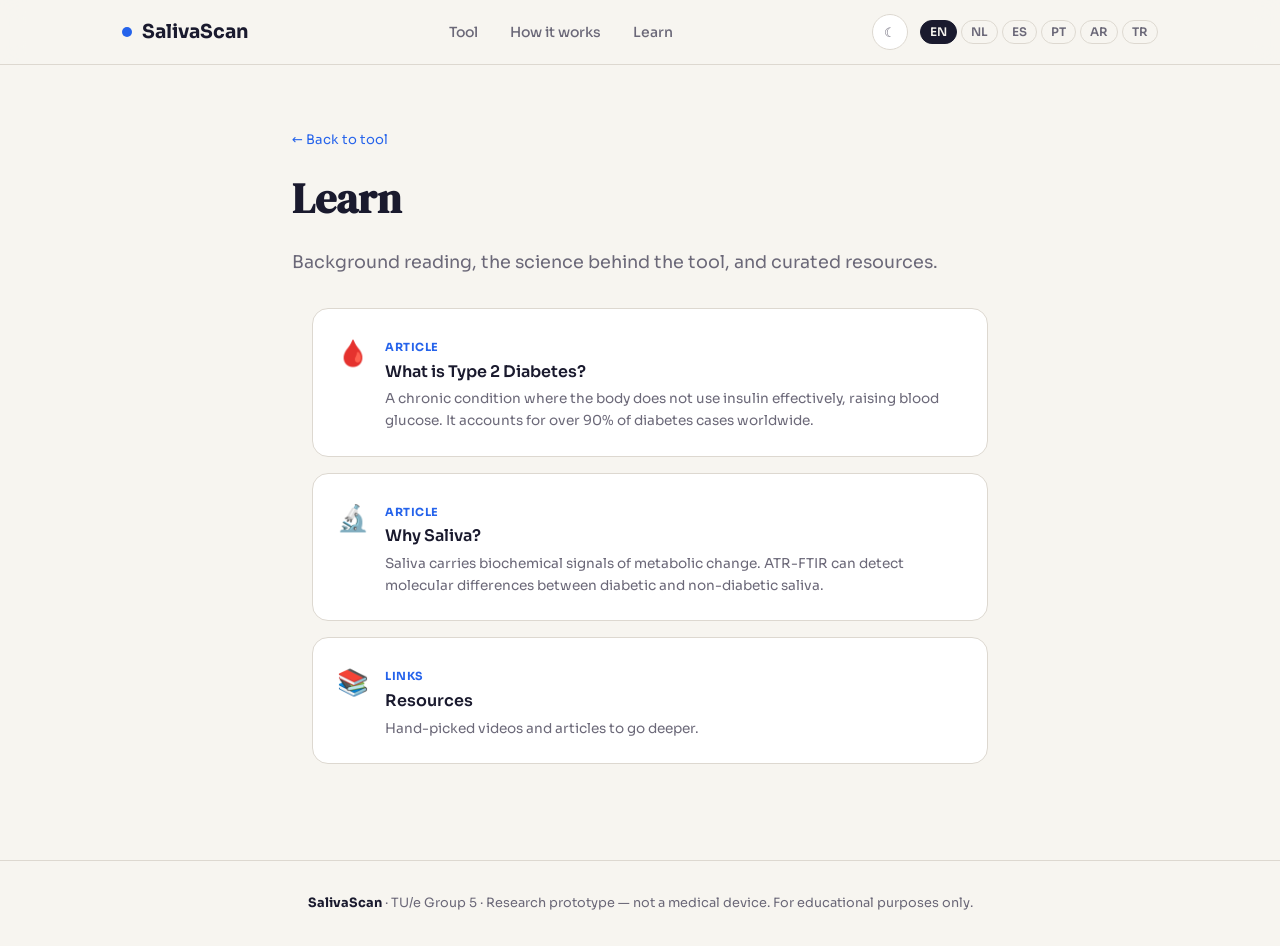
==== learn/index.html @ 5c40b99d "refactor website. split main index html page and other improvements" ====
<!DOCTYPE html>
<html lang="en">
<head>
<meta charset="UTF-8"/>
<meta name="viewport" content="width=device-width, initial-scale=1.0"/>
<title>Learn · SalivaScan</title>
<link rel="preconnect" href="https://fonts.googleapis.com"/>
<link href="https://fonts.googleapis.com/css2?family=Sora:wght@300;400;500;600;700&family=DM+Serif+Display:ital@0;1&display=swap" rel="stylesheet"/>
<link rel="stylesheet" href="../assets/css/tokens.css"/>
<link rel="stylesheet" href="../assets/css/styles.css"/>
<script src="../assets/js/config.js"></script>
<script src="../assets/js/theme.js"></script>
</head>
<body>
<nav>
  <div class="nav-inner">
    <a class="logo" href="../index.html"><span class="logo-dot"></span> SalivaScan</a>
    <ul class="nav-links">
      <li><a href="../index.html#analyzer" data-i18n="nav_tool">Tool</a></li>
      <li><a href="../index.html#how" data-i18n="nav_how">How it works</a></li>
      <li><a href="index.html" data-i18n="nav_learn">Learn</a></li>
    </ul>
    <div class="nav-controls">
      <button class="theme-btn" id="themeBtn" aria-label="Toggle theme">☾</button>
      <div class="lang-switcher"></div>
    </div>
  </div>
</nav>

<main class="article">
  <div class="breadcrumb"><a href="../index.html" data-i18n="learn_back">← Back to tool</a></div>
  <h1 data-i18n="learn_hub_title">Learn</h1>
  <p class="lead" data-i18n="learn_hub_sub">Background reading, the science behind the tool, and curated resources.</p>

  <ul class="resource-list">
    <a class="resource-item" href="what-is-diabetes.html">
      <span class="r-icon">🩸</span>
      <span><span class="r-type">Article</span><div class="r-title" data-i18n="edu1_title">What is Type 2 Diabetes?</div>
      <div class="r-desc" data-i18n="edu1_desc">A chronic condition where the body does not use insulin effectively.</div></span>
    </a>
    <a class="resource-item" href="why-saliva.html">
      <span class="r-icon">🔬</span>
      <span><span class="r-type">Article</span><div class="r-title" data-i18n="edu3_title">Why Saliva?</div>
      <div class="r-desc" data-i18n="edu3_desc">ATR-FTIR can detect molecular differences in saliva.</div></span>
    </a>
    <a class="resource-item" href="resources.html">
      <span class="r-icon">📚</span>
      <span><span class="r-type">Links</span><div class="r-title" data-i18n="res_title">Resources</div>
      <div class="r-desc" data-i18n="res_sub">Hand-picked videos and articles to go deeper.</div></span>
    </a>
  </ul>
</main>

<footer><strong>SalivaScan</strong> · TU/e Group 5 · <span data-i18n="footer_note">Research prototype — not a medical device.</span></footer>

<script src="../assets/locales/en.js"></script>
<script src="../assets/locales/nl.js"></script>
<script src="../assets/locales/es.js"></script>
<script src="../assets/locales/pt.js"></script>
<script src="../assets/locales/ar.js"></script>
<script src="../assets/locales/tr.js"></script>
<script src="../assets/js/i18n.js"></script>
<script src="../assets/js/main.js"></script>
</body>
</html>
---- assets/css/tokens.css ----
/* =============================================================================
   tokens.css — colours, themes, spacing, type scale
   The ONLY place colours are defined. Components reference these variables.
============================================================================= */

:root {
  /* type */
  --font-display: 'DM Serif Display', Georgia, serif;
  --font-body: 'Sora', system-ui, sans-serif;

  /* radii + shadow */
  --radius: 16px;
  --radius-sm: 8px;
  --radius-pill: 50px;

  /* spacing scale */
  --sp-1: 0.5rem;
  --sp-2: 0.75rem;
  --sp-3: 1rem;
  --sp-4: 1.5rem;
  --sp-5: 2rem;
  --sp-6: 3rem;
  --sp-7: 4rem;
  --sp-8: 5rem;

  --maxw: 1100px;
  --maxw-narrow: 900px;

  /* accents (constant across themes) */
  --accent: #2563EB;
  --accent-strong: #1D4ED8;
  --accent2: #059669;
  --warn: #D97706;
  --danger: #DC2626;

  --transition: 0.2s ease;
}

/* ---- LIGHT (default) ------------------------------------------------------ */
:root,
[data-theme="light"] {
  --bg: #F7F5F0;
  --surface: #FFFFFF;
  --surface2: #EEF0F4;
  --border: #DDD8D0;
  --text: #1A1A2E;
  --text-muted: #6B6878;

  --accent-light: #EFF6FF;
  --accent2-light: #ECFDF5;
  --warn-light: #FFFBEB;
  --warn-border: #FCD34D;
  --danger-light: #FEF2F2;

  --shadow: 0 4px 24px rgba(26, 26, 46, 0.08);
  --shadow-lg: 0 8px 48px rgba(26, 26, 46, 0.14);

  /* the dark "Learn" band stays dark in light mode */
  --band: #1A1A2E;
  --band-text: #FFFFFF;
  --band-muted: rgba(255, 255, 255, 0.6);
  --band-card: rgba(255, 255, 255, 0.06);
  --band-card-border: rgba(255, 255, 255, 0.1);
}

/* ---- DARK ----------------------------------------------------------------- */
[data-theme="dark"] {
  --bg: #121420;
  --surface: #1B1E2E;
  --surface2: #252939;
  --border: #2F3447;
  --text: #ECEAF4;
  --text-muted: #9A98AC;

  --accent: #5B8DEF;
  --accent-strong: #7AA5F5;
  --accent-light: rgba(91, 141, 239, 0.14);
  --accent2: #34D399;
  --accent2-light: rgba(52, 211, 153, 0.14);
  --warn: #FBBF24;
  --warn-light: rgba(251, 191, 36, 0.12);
  --warn-border: rgba(251, 191, 36, 0.4);
  --danger: #F87171;
  --danger-light: rgba(248, 113, 113, 0.12);

  --shadow: 0 4px 24px rgba(0, 0, 0, 0.4);
  --shadow-lg: 0 8px 48px rgba(0, 0, 0, 0.55);

  --band: #0C0E18;
  --band-text: #ECEAF4;
  --band-muted: rgba(236, 234, 244, 0.55);
  --band-card: rgba(255, 255, 255, 0.04);
  --band-card-border: rgba(255, 255, 255, 0.08);
}

/* avoid a flash of un-themed content before JS runs in dark OS */
@media (prefers-color-scheme: dark) {
  :root:not([data-theme]) {
    --bg: #121420; --surface: #1B1E2E; --surface2: #252939;
    --border: #2F3447; --text: #ECEAF4; --text-muted: #9A98AC;
    --accent: #5B8DEF;
  }
}
---- assets/css/styles.css ----
/* =============================================================================
   styles.css — base reset, layout, components, responsive
   Depends on tokens.css for all colours.
============================================================================= */

*, *::before, *::after { box-sizing: border-box; margin: 0; padding: 0; }
html { scroll-behavior: smooth; }

body {
  font-family: var(--font-body);
  background: var(--bg);
  color: var(--text);
  line-height: 1.6;
  min-height: 100vh;
  -webkit-font-smoothing: antialiased;
  transition: background var(--transition), color var(--transition);
}

a { color: inherit; }
img, svg, canvas { max-width: 100%; display: block; }

/* shared helpers ----------------------------------------------------------- */
.wrap { max-width: var(--maxw); margin: 0 auto; padding-inline: var(--sp-5); }
.wrap-narrow { max-width: var(--maxw-narrow); margin: 0 auto; padding-inline: var(--sp-5); }

.eyebrow {
  display: inline-flex; align-items: center; gap: 8px;
  background: var(--accent-light); color: var(--accent);
  padding: 6px 14px; border-radius: var(--radius-pill);
  font-size: 0.78rem; font-weight: 600; letter-spacing: 0.04em;
  text-transform: uppercase; margin-bottom: var(--sp-4);
}
.eyebrow .dot { width: 6px; height: 6px; border-radius: 50%; background: var(--accent); }

.section-title { font-family: var(--font-display); font-size: 1.8rem; margin-bottom: 8px; }
.section-subtitle { color: var(--text-muted); font-size: 0.95rem; margin-bottom: var(--sp-6); }

/* NAV ---------------------------------------------------------------------- */
nav {
  position: sticky; top: 0; z-index: 100;
  background: color-mix(in srgb, var(--bg) 90%, transparent);
  backdrop-filter: blur(12px);
  border-bottom: 1px solid var(--border);
}
.nav-inner {
  max-width: var(--maxw); margin: 0 auto; padding-inline: var(--sp-5);
  display: flex; align-items: center; justify-content: space-between;
  height: 64px; gap: var(--sp-3);
}
.logo { display: flex; align-items: center; gap: 10px; font-size: 1.2rem; font-weight: 700; text-decoration: none; }
.logo-dot { width: 10px; height: 10px; border-radius: 50%; background: var(--accent); }
.nav-links { display: flex; align-items: center; gap: var(--sp-5); list-style: none; }
.nav-links a { font-size: 0.875rem; font-weight: 500; color: var(--text-muted); text-decoration: none; transition: color var(--transition); }
.nav-links a:hover { color: var(--text); }

.nav-controls { display: flex; align-items: center; gap: var(--sp-2); }

/* theme toggle */
.theme-btn {
  width: 36px; height: 36px; border-radius: 50%;
  border: 1px solid var(--border); background: var(--surface);
  cursor: pointer; display: flex; align-items: center; justify-content: center;
  color: var(--text-muted); transition: all var(--transition);
}
.theme-btn:hover { color: var(--text); border-color: var(--text-muted); }

/* language switcher */
.lang-switcher { display: flex; gap: 4px; flex-wrap: wrap; }
.lang-btn {
  padding: 4px 9px; border-radius: var(--radius-pill); border: 1px solid var(--border);
  background: transparent; font-family: var(--font-body);
  font-size: 0.74rem; font-weight: 600; color: var(--text-muted);
  cursor: pointer; transition: all var(--transition);
}
.lang-btn.active, .lang-btn:hover { background: var(--text); color: var(--bg); border-color: var(--text); }

/* HERO --------------------------------------------------------------------- */
.hero {
  max-width: var(--maxw); margin: 0 auto; padding: var(--sp-8) var(--sp-5) var(--sp-6);
  display: grid; grid-template-columns: 1fr 1fr; gap: var(--sp-7); align-items: center;
}
.hero h1 { font-family: var(--font-display); font-size: clamp(2rem, 4vw, 3rem); line-height: 1.15; margin-bottom: var(--sp-4); }
.hero h1 em { font-style: italic; color: var(--accent); }
.hero-desc { font-size: 1rem; color: var(--text-muted); line-height: 1.75; margin-bottom: var(--sp-5); }

.callout {
  display: flex; align-items: flex-start; gap: 10px;
  background: var(--warn-light); border: 1px solid var(--warn-border);
  border-radius: var(--radius-sm); padding: 12px 16px;
  font-size: 0.8rem; color: var(--warn); line-height: 1.5;
}
.callout svg { flex-shrink: 0; margin-top: 1px; }

.hero-visual { background: var(--surface); border-radius: var(--radius); border: 1px solid var(--border); padding: var(--sp-5); box-shadow: var(--shadow); position: relative; overflow: hidden; }
.spectrum-preview { width: 100%; height: 140px; background: var(--surface2); border-radius: var(--radius-sm); margin-bottom: var(--sp-4); display: flex; align-items: center; justify-content: center; }
.mini-stats { display: grid; grid-template-columns: repeat(3, 1fr); gap: 12px; }
.mini-stat { background: var(--bg); border-radius: var(--radius-sm); padding: 12px; text-align: center; }
.mini-stat-val { font-size: 1.25rem; font-weight: 700; }
.mini-stat-lbl { font-size: 0.72rem; color: var(--text-muted); margin-top: 2px; }

/* generic section ---------------------------------------------------------- */
.section { padding: var(--sp-6) var(--sp-5); }
.section.surface { background: var(--surface); border-top: 1px solid var(--border); }

/* MODEL STATUS / PROGRESS -------------------------------------------------- */
.model-status {
  display: flex; align-items: center; gap: 12px;
  background: var(--surface); border: 1px solid var(--border);
  border-radius: var(--radius-sm); padding: 12px 16px; margin-bottom: var(--sp-4);
  font-size: 0.85rem;
}
.model-status[data-state="ready"]  { border-color: var(--accent2); }
.model-status[data-state="error"]  { border-color: var(--danger); }
.model-status .dot-pulse { width: 10px; height: 10px; border-radius: 50%; background: var(--warn); flex-shrink: 0; }
.model-status[data-state="loading"] .dot-pulse { animation: pulse 1.2s ease-in-out infinite; }
.model-status[data-state="ready"]  .dot-pulse { background: var(--accent2); animation: none; }
.model-status[data-state="error"]  .dot-pulse { background: var(--danger); animation: none; }
@keyframes pulse { 0%,100% { opacity: 0.3; transform: scale(0.8); } 50% { opacity: 1; transform: scale(1.1); } }
.model-status-text { flex: 1; color: var(--text-muted); }
.model-progress-track { width: 120px; height: 6px; background: var(--surface2); border-radius: 6px; overflow: hidden; flex-shrink: 0; }
.model-progress-fill { height: 100%; width: 0; background: var(--accent); border-radius: 6px; transition: width 0.25s ease; }
.model-status[data-state="ready"] .model-progress-track,
.model-status[data-state="error"] .model-progress-track { display: none; }
.retry-btn { display: none; background: var(--danger); color: #fff; border: none; border-radius: var(--radius-sm); padding: 6px 14px; font-family: var(--font-body); font-size: 0.8rem; font-weight: 600; cursor: pointer; }
.model-status[data-state="error"] .retry-btn { display: inline-block; }

/* UPLOAD ------------------------------------------------------------------- */
.upload-card { background: var(--surface); border: 2px dashed var(--border); border-radius: var(--radius); padding: var(--sp-7) var(--sp-5); text-align: center; cursor: pointer; transition: all 0.25s; position: relative; }
.upload-card:hover, .upload-card.drag-over { border-color: var(--accent); background: var(--accent-light); }
.upload-card input[type="file"] { position: absolute; inset: 0; opacity: 0; cursor: pointer; }
.upload-icon { width: 56px; height: 56px; border-radius: 50%; background: var(--surface2); display: flex; align-items: center; justify-content: center; margin: 0 auto var(--sp-3); font-size: 1.5rem; }
.upload-title { font-size: 1.05rem; font-weight: 600; margin-bottom: 6px; }
.upload-sub { font-size: 0.85rem; color: var(--text-muted); }
.upload-formats { display: flex; gap: 8px; justify-content: center; margin-top: var(--sp-3); }
.format-tag { background: var(--surface2); border-radius: 4px; padding: 3px 8px; font-size: 0.75rem; font-weight: 600; color: var(--text-muted); letter-spacing: 0.05em; }

.file-info { display: none; background: var(--surface); border: 1px solid var(--border); border-radius: var(--radius); padding: 18px 22px; margin-top: var(--sp-3); align-items: center; gap: var(--sp-3); }
.file-info.show { display: flex; }
.file-icon { font-size: 1.8rem; }
.file-details { flex: 1; }
.file-name { font-weight: 600; font-size: 0.95rem; }
.file-meta { font-size: 0.8rem; color: var(--text-muted); margin-top: 2px; }
.file-close { background: none; border: none; cursor: pointer; color: var(--text-muted); font-size: 1.2rem; }

/* BUTTON ------------------------------------------------------------------- */
.btn-primary { display: inline-flex; align-items: center; gap: 10px; background: var(--accent); color: #fff; padding: 14px 32px; border-radius: var(--radius-pill); font-family: var(--font-body); font-size: 0.95rem; font-weight: 600; border: none; cursor: pointer; margin-top: var(--sp-4); transition: all var(--transition); box-shadow: 0 4px 16px rgba(37,99,235,0.3); }
.btn-primary:hover { background: var(--accent-strong); transform: translateY(-1px); }
.btn-primary:disabled { background: var(--border); color: var(--text-muted); box-shadow: none; cursor: not-allowed; transform: none; }
.btn-center { text-align: center; }

/* RESULTS ------------------------------------------------------------------ */
.results-card { display: none; background: var(--surface); border-radius: var(--radius); border: 1px solid var(--border); padding: var(--sp-6); margin-top: var(--sp-4); box-shadow: var(--shadow); animation: slideUp 0.4s ease; }
.results-card.show { display: block; }
@keyframes slideUp { from { opacity:0; transform:translateY(20px);} to { opacity:1; transform:translateY(0);} }
.result-header { display: flex; align-items: center; gap: var(--sp-3); margin-bottom: var(--sp-5); }
.result-icon { width: 52px; height: 52px; border-radius: 50%; display: flex; align-items: center; justify-content: center; font-size: 1.4rem; flex-shrink: 0; }
.result-icon.low { background: var(--accent2-light); }
.result-icon.high { background: var(--danger-light); }
.result-icon.medium { background: var(--warn-light); }
.result-label { font-size: 0.8rem; font-weight: 600; text-transform: uppercase; letter-spacing: 0.05em; color: var(--text-muted); }
.result-value { font-family: var(--font-display); font-size: 1.6rem; margin-top: 2px; }
.result-value.low { color: var(--accent2); }
.result-value.high { color: var(--danger); }
.result-value.medium { color: var(--warn); }

.confidence-section { margin-bottom: var(--sp-4); }
.confidence-label { font-size: 0.85rem; font-weight: 600; margin-bottom: 8px; display: flex; justify-content: space-between; }
.confidence-track { height: 10px; background: var(--surface2); border-radius: 10px; overflow: hidden; }
.confidence-fill { height: 100%; border-radius: 10px; transition: width 1s cubic-bezier(.4,0,.2,1); background: linear-gradient(90deg, var(--accent2), #10B981); width: 0; }
.confidence-fill.medium { background: linear-gradient(90deg, var(--warn), #F59E0B); }
.confidence-fill.high-risk { background: linear-gradient(90deg, var(--danger), #EF4444); }

.chart-area { background: var(--bg); border-radius: var(--radius-sm); padding: var(--sp-4); margin-bottom: var(--sp-4); }
.chart-title { font-size: 0.8rem; font-weight: 600; color: var(--text-muted); margin-bottom: 12px; letter-spacing: 0.04em; text-transform: uppercase; }

.meta-grid { display: grid; grid-template-columns: repeat(3, 1fr); gap: 12px; margin-bottom: var(--sp-4); }
.meta-box { background: var(--bg); border-radius: var(--radius-sm); padding: 14px; }
.meta-box-key { font-size: 0.75rem; color: var(--text-muted); font-weight: 500; }
.meta-box-val { font-size: 1rem; font-weight: 700; margin-top: 2px; }

.result-disclaimer { background: var(--warn-light); border: 1px solid var(--warn-border); border-radius: var(--radius-sm); padding: 14px 16px; font-size: 0.8rem; color: var(--warn); line-height: 1.6; display: flex; gap: 10px; align-items: flex-start; }
.result-disclaimer svg { flex-shrink: 0; margin-top: 1px; }

/* HOW IT WORKS ------------------------------------------------------------- */
.how-section { padding: var(--sp-8) var(--sp-5); background: var(--surface); }
.steps { display: grid; grid-template-columns: repeat(4, 1fr); gap: var(--sp-3); margin-top: var(--sp-5); }
.step { text-align: center; }
.step-num { width: 44px; height: 44px; border-radius: 50%; background: var(--accent-light); color: var(--accent); font-weight: 700; display: flex; align-items: center; justify-content: center; margin: 0 auto 12px; }
.step h4 { font-size: 0.9rem; font-weight: 600; margin-bottom: 6px; }
.step p { font-size: 0.8rem; color: var(--text-muted); line-height: 1.6; }

/* LEARN BAND (dark) -------------------------------------------------------- */
.edu-section { background: var(--band); color: var(--band-text); padding: var(--sp-8) var(--sp-5); }
.edu-eyebrow { display: inline-block; background: rgba(255,255,255,0.1); color: var(--band-muted); padding: 5px 14px; border-radius: var(--radius-pill); font-size: 0.75rem; font-weight: 600; letter-spacing: 0.05em; text-transform: uppercase; margin-bottom: var(--sp-3); }
.edu-section h2 { font-family: var(--font-display); font-size: 2rem; color: var(--band-text); margin-bottom: var(--sp-6); }
.edu-grid { display: grid; grid-template-columns: repeat(3, 1fr); gap: var(--sp-4); }
.edu-card { background: var(--band-card); border: 1px solid var(--band-card-border); border-radius: var(--radius); padding: var(--sp-5); transition: background var(--transition); text-decoration: none; color: inherit; display: block; }
.edu-card:hover { background: rgba(255,255,255,0.12); }
.edu-card-icon { font-size: 2rem; margin-bottom: 14px; }
.edu-card h3 { font-size: 1rem; font-weight: 600; margin-bottom: 10px; color: var(--band-text); }
.edu-card p { font-size: 0.85rem; color: var(--band-muted); line-height: 1.7; }
.edu-card .more { display: inline-block; margin-top: 12px; font-size: 0.8rem; font-weight: 600; color: var(--accent-strong); }

/* FOOTER ------------------------------------------------------------------- */
footer { border-top: 1px solid var(--border); padding: var(--sp-5); text-align: center; font-size: 0.8rem; color: var(--text-muted); }
footer strong { color: var(--text); }
footer a { color: var(--accent); text-decoration: none; }

/* SPINNER ------------------------------------------------------------------ */
.spinner { display: none; margin: var(--sp-4) auto; width: 40px; height: 40px; border: 3px solid var(--surface2); border-top-color: var(--accent); border-radius: 50%; animation: spin 0.8s linear infinite; }
.spinner.show { display: block; }
@keyframes spin { to { transform: rotate(360deg); } }

/* ARTICLE (learn sub-pages) ------------------------------------------------ */
.article { max-width: 760px; margin: 0 auto; padding: var(--sp-7) var(--sp-5) var(--sp-8); }
.article .breadcrumb { font-size: 0.82rem; color: var(--text-muted); margin-bottom: var(--sp-4); }
.article .breadcrumb a { color: var(--accent); text-decoration: none; }
.article h1 { font-family: var(--font-display); font-size: clamp(2rem, 4vw, 2.6rem); line-height: 1.2; margin-bottom: var(--sp-4); }
.article h2 { font-family: var(--font-display); font-size: 1.5rem; margin: var(--sp-6) 0 var(--sp-3); }
.article p { color: var(--text); margin-bottom: var(--sp-3); }
.article ul { margin: 0 0 var(--sp-3) 1.25rem; color: var(--text); }
.article li { margin-bottom: 6px; }
.article .lead { font-size: 1.1rem; color: var(--text-muted); margin-bottom: var(--sp-5); }
.article .source { font-size: 0.8rem; color: var(--text-muted); }

.resource-list { list-style: none; margin: 0; display: grid; gap: var(--sp-3); }
.resource-item { background: var(--surface); border: 1px solid var(--border); border-radius: var(--radius); padding: var(--sp-4); display: flex; gap: var(--sp-3); align-items: flex-start; text-decoration: none; transition: border-color var(--transition); }
.resource-item:hover { border-color: var(--accent); }
.resource-item .r-icon { font-size: 1.6rem; flex-shrink: 0; }
.resource-item .r-title { font-weight: 600; margin-bottom: 4px; }
.resource-item .r-desc { font-size: 0.85rem; color: var(--text-muted); }
.resource-item .r-type { font-size: 0.7rem; text-transform: uppercase; letter-spacing: 0.05em; color: var(--accent); font-weight: 700; }

/* RTL ---------------------------------------------------------------------- */
[dir="rtl"] .nav-inner,
[dir="rtl"] .result-header,
[dir="rtl"] .file-info { direction: rtl; }
[dir="rtl"] .article { text-align: right; }
[dir="rtl"] .article ul { margin: 0 1.25rem var(--sp-3) 0; }

/* RESPONSIVE --------------------------------------------------------------- */
@media (max-width: 860px) {
  .hero { grid-template-columns: 1fr; gap: var(--sp-5); padding: var(--sp-6) var(--sp-4) var(--sp-5); }
  .hero-visual { order: -1; }
  .edu-grid { grid-template-columns: 1fr 1fr; }
  .steps { grid-template-columns: 1fr 1fr; gap: var(--sp-4); }
}
@media (max-width: 560px) {
  .nav-links { display: none; }
  .nav-inner { height: 58px; }
  .lang-switcher { gap: 2px; }
  .lang-btn { padding: 4px 7px; font-size: 0.7rem; }
  .edu-grid { grid-template-columns: 1fr; }
  .meta-grid { grid-template-columns: 1fr; }
  .hero-visual { display: none; }
  .section, .how-section, .edu-section { padding-inline: var(--sp-4); }
  .results-card { padding: var(--sp-4); }
  .model-progress-track { width: 80px; }
}
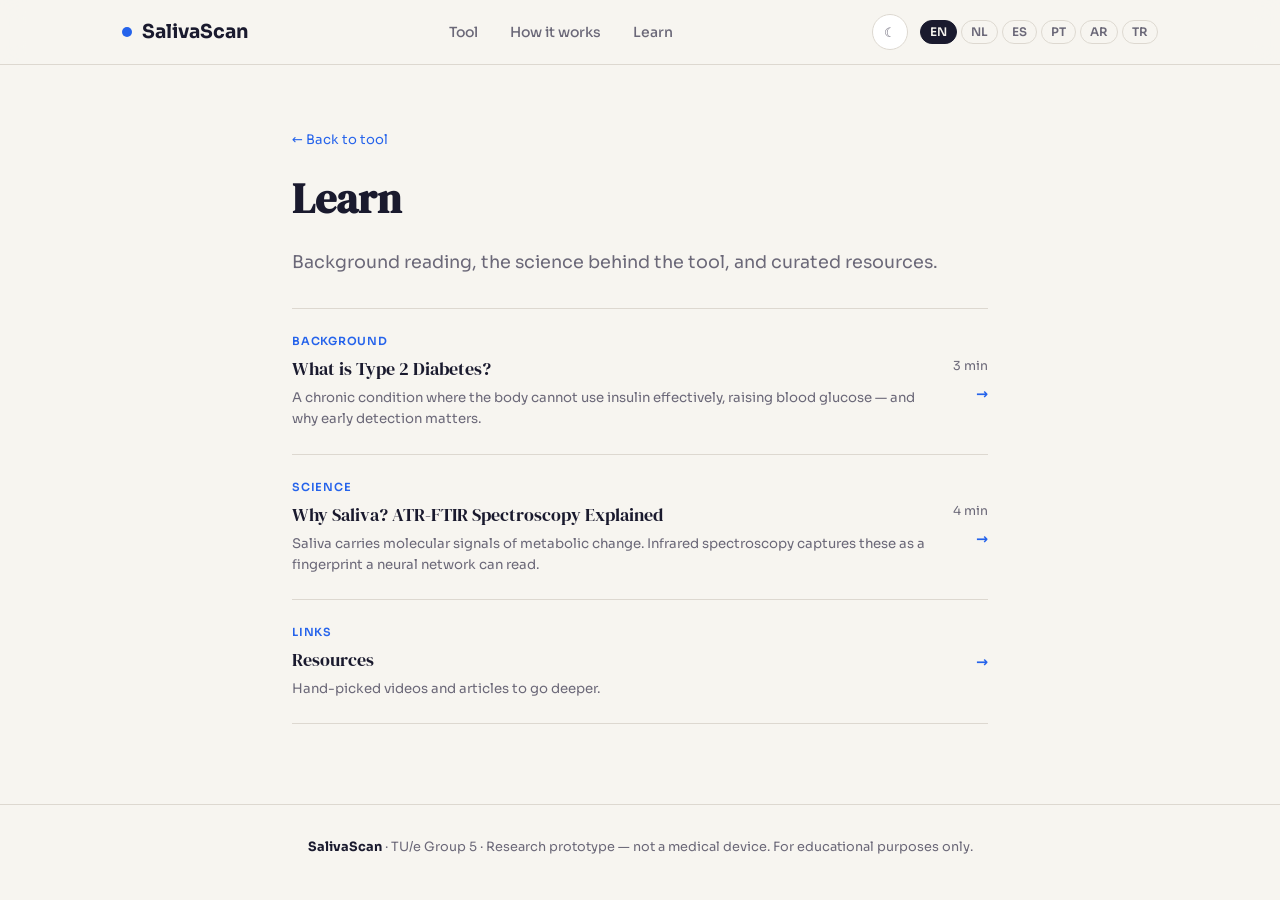
==== commit dafdafd6: "Edit main page layout and added article addition and translation." ====
--- a/learn/index.html
+++ b/learn/index.html
@@ -21,7 +21,7 @@
       <li><a href="index.html" data-i18n="nav_learn">Learn</a></li>
     </ul>
     <div class="nav-controls">
-      <button class="theme-btn" id="themeBtn" aria-label="Toggle theme">☾</button>
+      <button class="theme-btn" id="themeBtn" aria-label="Toggle theme">&#9790;</button>
       <div class="lang-switcher"></div>
     </div>
   </div>
@@ -31,28 +31,13 @@
   <div class="breadcrumb"><a href="../index.html" data-i18n="learn_back">← Back to tool</a></div>
   <h1 data-i18n="learn_hub_title">Learn</h1>
   <p class="lead" data-i18n="learn_hub_sub">Background reading, the science behind the tool, and curated resources.</p>
-
-  <ul class="resource-list">
-    <a class="resource-item" href="what-is-diabetes.html">
-      <span class="r-icon">🩸</span>
-      <span><span class="r-type">Article</span><div class="r-title" data-i18n="edu1_title">What is Type 2 Diabetes?</div>
-      <div class="r-desc" data-i18n="edu1_desc">A chronic condition where the body does not use insulin effectively.</div></span>
-    </a>
-    <a class="resource-item" href="why-saliva.html">
-      <span class="r-icon">🔬</span>
-      <span><span class="r-type">Article</span><div class="r-title" data-i18n="edu3_title">Why Saliva?</div>
-      <div class="r-desc" data-i18n="edu3_desc">ATR-FTIR can detect molecular differences in saliva.</div></span>
-    </a>
-    <a class="resource-item" href="resources.html">
-      <span class="r-icon">📚</span>
-      <span><span class="r-type">Links</span><div class="r-title" data-i18n="res_title">Resources</div>
-      <div class="r-desc" data-i18n="res_sub">Hand-picked videos and articles to go deeper.</div></span>
-    </a>
-  </ul>
+  <!-- auto-generated by main.js from assets/js/content.js -->
+  <div class="hub-list" id="hubList"></div>
 </main>
 
-<footer><strong>SalivaScan</strong> · TU/e Group 5 · <span data-i18n="footer_note">Research prototype — not a medical device.</span></footer>
+<footer><strong>SalivaScan</strong> &middot; TU/e Group 5 &middot; <span data-i18n="footer_note">Research prototype &mdash; not a medical device.</span></footer>
 
+<script src="../assets/js/content.js"></script>
 <script src="../assets/locales/en.js"></script>
 <script src="../assets/locales/nl.js"></script>
 <script src="../assets/locales/es.js"></script>
--- a/assets/css/styles.css
+++ b/assets/css/styles.css
@@ -128,7 +128,7 @@
 .upload-card { background: var(--surface); border: 2px dashed var(--border); border-radius: var(--radius); padding: var(--sp-7) var(--sp-5); text-align: center; cursor: pointer; transition: all 0.25s; position: relative; }
 .upload-card:hover, .upload-card.drag-over { border-color: var(--accent); background: var(--accent-light); }
 .upload-card input[type="file"] { position: absolute; inset: 0; opacity: 0; cursor: pointer; }
-.upload-icon { width: 56px; height: 56px; border-radius: 50%; background: var(--surface2); display: flex; align-items: center; justify-content: center; margin: 0 auto var(--sp-3); font-size: 1.5rem; }
+.upload-icon { width: 56px; height: 56px; border-radius: 50%; background: var(--surface2); display: flex; align-items: center; justify-content: center; margin: 0 auto var(--sp-3); color: var(--text-muted); }
 .upload-title { font-size: 1.05rem; font-weight: 600; margin-bottom: 6px; }
 .upload-sub { font-size: 0.85rem; color: var(--text-muted); }
 .upload-formats { display: flex; gap: 8px; justify-content: center; margin-top: var(--sp-3); }
@@ -136,7 +136,7 @@
 
 .file-info { display: none; background: var(--surface); border: 1px solid var(--border); border-radius: var(--radius); padding: 18px 22px; margin-top: var(--sp-3); align-items: center; gap: var(--sp-3); }
 .file-info.show { display: flex; }
-.file-icon { font-size: 1.8rem; }
+.file-icon { font-size: 1.8rem; flex-shrink: 0; color: var(--text-muted); display: flex; align-items: center; }
 .file-details { flex: 1; }
 .file-name { font-weight: 600; font-size: 0.95rem; }
 .file-meta { font-size: 0.8rem; color: var(--text-muted); margin-top: 2px; }
@@ -181,6 +181,30 @@
 .result-disclaimer { background: var(--warn-light); border: 1px solid var(--warn-border); border-radius: var(--radius-sm); padding: 14px 16px; font-size: 0.8rem; color: var(--warn); line-height: 1.6; display: flex; gap: 10px; align-items: flex-start; }
 .result-disclaimer svg { flex-shrink: 0; margin-top: 1px; }
 
+/* SCORE BAR (raw model output, full 0–1 range) ----------------------------- */
+.score-section { margin-bottom: var(--sp-4); }
+.score-header { font-size: 0.85rem; font-weight: 600; margin-bottom: 8px; display: flex; justify-content: space-between; }
+.score-track { height: 12px; border-radius: 12px; position: relative; overflow: visible;
+  background: linear-gradient(to right, var(--accent2-light) 0%, var(--accent2-light) var(--thresh), var(--danger-light) var(--thresh), var(--danger-light) 100%); }
+.score-track-inner { position: absolute; inset: 0; border-radius: 12px; overflow: hidden; }
+.threshold-mark { position: absolute; top: -5px; bottom: -5px; width: 2px; border-radius: 2px;
+  background: var(--warn); transform: translateX(-50%); transition: left 1s cubic-bezier(.4,0,.2,1); }
+.score-needle { position: absolute; top: -6px; bottom: -6px; width: 4px; border-radius: 4px;
+  background: var(--text); transform: translateX(-50%);
+  transition: left 1s cubic-bezier(.4,0,.2,1); box-shadow: 0 0 0 3px color-mix(in srgb, var(--text) 20%, transparent); }
+.score-labels { display: flex; justify-content: space-between; font-size: 0.72rem; color: var(--text-muted); margin-top: 6px; }
+.score-labels .thresh-lbl { color: var(--warn); font-weight: 600; }
+
+/* HOW-COMPUTED accordion ---------------------------------------------------- */
+.how-computed { margin-top: var(--sp-4); border: 1px solid var(--border); border-radius: var(--radius-sm); overflow: hidden; }
+.how-computed summary { padding: 12px 16px; font-size: 0.85rem; font-weight: 600; cursor: pointer;
+  list-style: none; display: flex; align-items: center; gap: 8px; }
+.how-computed summary::before { content: '▶'; font-size: 0.6rem; transition: transform 0.2s; flex-shrink: 0; }
+.how-computed[open] summary::before { transform: rotate(90deg); }
+.how-computed-body { padding: 0 16px 16px; border-top: 1px solid var(--border); }
+.how-computed-body p { font-size: 0.83rem; color: var(--text-muted); margin-top: 12px; line-height: 1.65; }
+.how-computed-body code { font-family: monospace; background: var(--surface2); padding: 1px 5px; border-radius: 3px; font-size: 0.85em; }
+
 /* HOW IT WORKS ------------------------------------------------------------- */
 .how-section { padding: var(--sp-8) var(--sp-5); background: var(--surface); }
 .steps { display: grid; grid-template-columns: repeat(4, 1fr); gap: var(--sp-3); margin-top: var(--sp-5); }
@@ -189,17 +213,63 @@
 .step h4 { font-size: 0.9rem; font-weight: 600; margin-bottom: 6px; }
 .step p { font-size: 0.8rem; color: var(--text-muted); line-height: 1.6; }
 
-/* LEARN BAND (dark) -------------------------------------------------------- */
-.edu-section { background: var(--band); color: var(--band-text); padding: var(--sp-8) var(--sp-5); }
-.edu-eyebrow { display: inline-block; background: rgba(255,255,255,0.1); color: var(--band-muted); padding: 5px 14px; border-radius: var(--radius-pill); font-size: 0.75rem; font-weight: 600; letter-spacing: 0.05em; text-transform: uppercase; margin-bottom: var(--sp-3); }
-.edu-section h2 { font-family: var(--font-display); font-size: 2rem; color: var(--band-text); margin-bottom: var(--sp-6); }
-.edu-grid { display: grid; grid-template-columns: repeat(3, 1fr); gap: var(--sp-4); }
-.edu-card { background: var(--band-card); border: 1px solid var(--band-card-border); border-radius: var(--radius); padding: var(--sp-5); transition: background var(--transition); text-decoration: none; color: inherit; display: block; }
-.edu-card:hover { background: rgba(255,255,255,0.12); }
-.edu-card-icon { font-size: 2rem; margin-bottom: 14px; }
-.edu-card h3 { font-size: 1rem; font-weight: 600; margin-bottom: 10px; color: var(--band-text); }
-.edu-card p { font-size: 0.85rem; color: var(--band-muted); line-height: 1.7; }
-.edu-card .more { display: inline-block; margin-top: 12px; font-size: 0.8rem; font-weight: 600; color: var(--accent-strong); }
+/* TOPICS SECTION (main page, auto-generated list) -------------------------- */
+.topics-section { padding: var(--sp-8) var(--sp-5); background: var(--bg); border-top: 1px solid var(--border); }
+.topics-head { display: flex; align-items: flex-end; justify-content: space-between; margin-bottom: var(--sp-5); gap: var(--sp-3); }
+.topics-head .section-title { margin-bottom: 0; }
+.topics-all-link { font-size: 0.875rem; font-weight: 600; color: var(--accent); text-decoration: none; white-space: nowrap; padding-bottom: 4px; }
+.topics-all-link:hover { text-decoration: underline; }
+
+.topics-list { border-top: 1px solid var(--border); }
+.topic-row {
+  display: grid;
+  grid-template-columns: 2rem 1fr auto;
+  gap: 0 var(--sp-4);
+  align-items: start;
+  padding: var(--sp-4) 0;
+  border-bottom: 1px solid var(--border);
+  text-decoration: none; color: inherit;
+  transition: background var(--transition);
+}
+a.topic-row:hover { background: var(--surface); margin-inline: calc(-1 * var(--sp-3)); padding-inline: var(--sp-3); border-radius: var(--radius-sm); }
+.topic-num { font-size: 0.78rem; color: var(--text-muted); font-variant-numeric: tabular-nums; padding-top: 3px; }
+.topic-body { min-width: 0; }
+.topic-title { font-family: var(--font-display); font-size: 1.15rem; margin-bottom: 4px; line-height: 1.3; }
+.topic-desc { font-size: 0.85rem; color: var(--text-muted); line-height: 1.6; }
+.topic-meta { display: flex; flex-direction: column; align-items: flex-end; gap: 6px; padding-top: 3px; flex-shrink: 0; }
+.topic-cat { font-size: 0.7rem; text-transform: uppercase; letter-spacing: 0.07em; color: var(--text-muted); font-weight: 600; }
+.topic-arrow { font-size: 0.8rem; color: var(--accent); font-weight: 600; }
+
+/* LEARN HUB LIST (learn/index.html) ---------------------------------------- */
+.hub-list { margin-top: var(--sp-5); border-top: 1px solid var(--border); }
+.hub-row {
+  display: grid; grid-template-columns: 1fr auto;
+  gap: var(--sp-3); align-items: center;
+  padding: var(--sp-4) 0; border-bottom: 1px solid var(--border);
+  text-decoration: none; color: inherit;
+  transition: opacity var(--transition);
+}
+.hub-row:hover { opacity: 0.75; }
+.hub-row-cat { font-size: 0.7rem; text-transform: uppercase; letter-spacing: 0.07em; color: var(--accent); font-weight: 600; margin-bottom: 4px; }
+.hub-row-title { font-family: var(--font-display); font-size: 1.1rem; margin-bottom: 4px; }
+.hub-row-desc { font-size: 0.83rem; color: var(--text-muted); }
+.hub-row-mins { font-size: 0.78rem; color: var(--text-muted); white-space: nowrap; }
+.hub-row-arrow { font-size: 0.9rem; color: var(--accent); font-weight: 600; }
+
+/* RESOURCES PAGE ------------------------------------------------------------ */
+.resource-grid { display: grid; gap: var(--sp-3); margin-top: var(--sp-4); }
+.resource-card { background: var(--surface); border: 1px solid var(--border); border-radius: var(--radius); padding: var(--sp-4); text-decoration: none; color: inherit; display: flex; gap: var(--sp-3); align-items: flex-start; transition: border-color var(--transition); }
+.resource-card:hover { border-color: var(--accent); }
+.resource-type-badge { font-size: 0.68rem; text-transform: uppercase; letter-spacing: 0.07em; font-weight: 700; color: var(--accent); margin-bottom: 4px; }
+.resource-card-title { font-weight: 600; font-size: 0.95rem; margin-bottom: 4px; }
+.resource-card-desc { font-size: 0.83rem; color: var(--text-muted); line-height: 1.6; }
+.resource-type-icon { width: 36px; height: 36px; border-radius: var(--radius-sm); background: var(--accent-light); display: flex; align-items: center; justify-content: center; flex-shrink: 0; }
+.resource-type-icon svg { color: var(--accent); }
+
+/* ARTICLE LANG SECTIONS ----------------------------------------------------- */
+.article-lang { display: none; }
+.article-lang.active { display: block; }
+.article-lang-notice { font-size: 0.78rem; color: var(--text-muted); background: var(--surface2); border-radius: var(--radius-sm); padding: 8px 12px; margin-bottom: var(--sp-4); }
 
 /* FOOTER ------------------------------------------------------------------- */
 footer { border-top: 1px solid var(--border); padding: var(--sp-5); text-align: center; font-size: 0.8rem; color: var(--text-muted); }
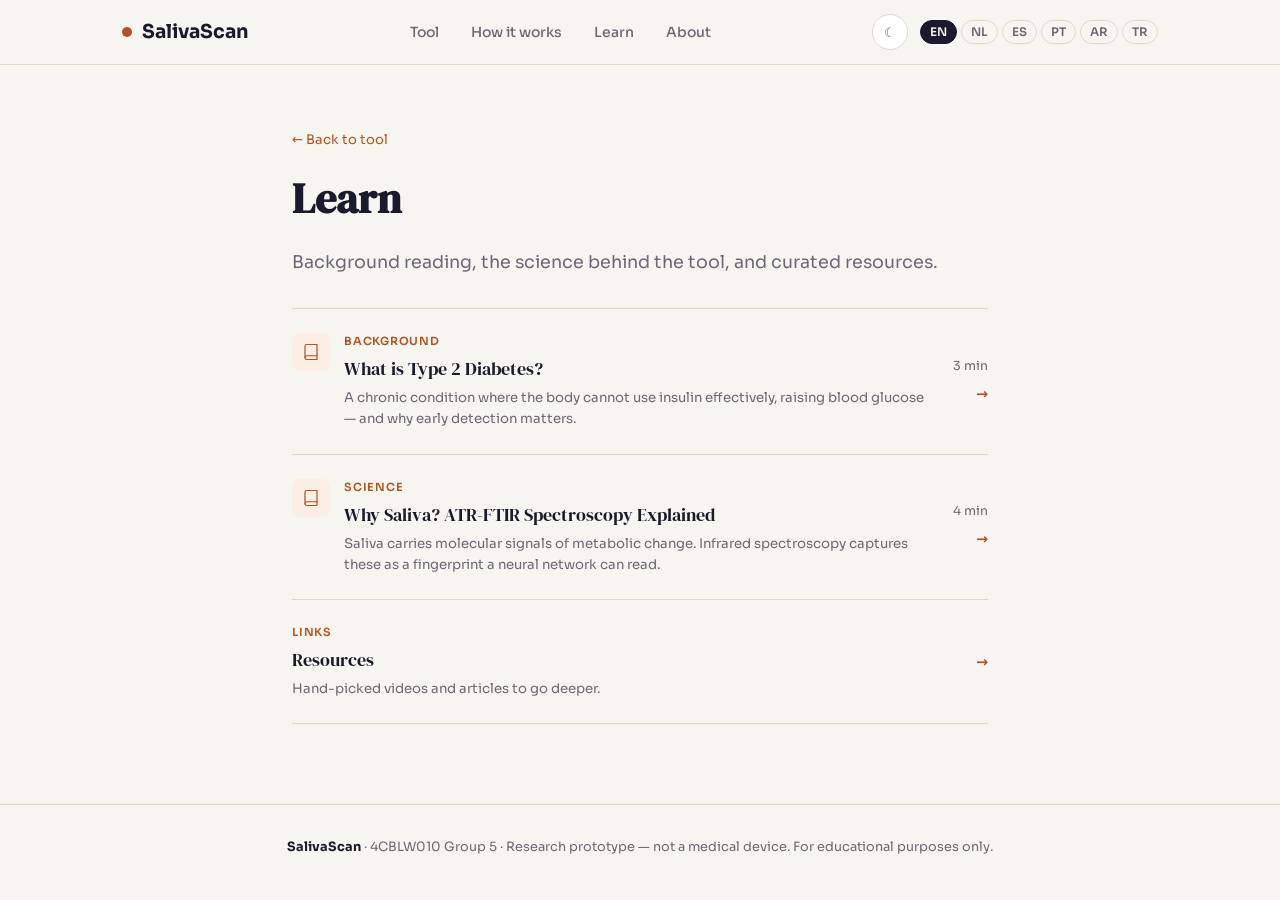
==== commit 3d14d560: "edit style and add team credit ," ====
--- a/learn/index.html
+++ b/learn/index.html
@@ -19,6 +19,7 @@
       <li><a href="../index.html#analyzer" data-i18n="nav_tool">Tool</a></li>
       <li><a href="../index.html#how" data-i18n="nav_how">How it works</a></li>
       <li><a href="index.html" data-i18n="nav_learn">Learn</a></li>
+      <li><a href="../about.html" data-i18n="nav_about">About</a></li>
     </ul>
     <div class="nav-controls">
       <button class="theme-btn" id="themeBtn" aria-label="Toggle theme">&#9790;</button>
@@ -35,7 +36,7 @@
   <div class="hub-list" id="hubList"></div>
 </main>
 
-<footer><strong>SalivaScan</strong> &middot; TU/e Group 5 &middot; <span data-i18n="footer_note">Research prototype &mdash; not a medical device.</span></footer>
+<footer><strong>SalivaScan</strong> &middot; 4CBLW010 Group 5 &middot; <span data-i18n="footer_note">Research prototype &mdash; not a medical device.</span></footer>
 
 <script src="../assets/js/content.js"></script>
 <script src="../assets/locales/en.js"></script>
--- a/assets/css/tokens.css
+++ b/assets/css/tokens.css
@@ -27,11 +27,11 @@
   --maxw-narrow: 900px;
 
   /* accents (constant across themes) */
-  --accent: #2563EB;
-  --accent-strong: #1D4ED8;
-  --accent2: #059669;
+  --accent: #B4521E;          /* burnt orange / sienna */
+  --accent-strong: #8F3D14;   /* darker on hover */
+  --accent2: #059669;         /* green = low-risk / safe */
   --warn: #D97706;
-  --danger: #DC2626;
+  --danger: #C0271B;          /* high-risk red, kept distinct from accent */
 
   --transition: 0.2s ease;
 }
@@ -46,7 +46,7 @@
   --text: #1A1A2E;
   --text-muted: #6B6878;
 
-  --accent-light: #EFF6FF;
+  --accent-light: #FBEEE4;
   --accent2-light: #ECFDF5;
   --warn-light: #FFFBEB;
   --warn-border: #FCD34D;
@@ -72,9 +72,9 @@
   --text: #ECEAF4;
   --text-muted: #9A98AC;
 
-  --accent: #5B8DEF;
-  --accent-strong: #7AA5F5;
-  --accent-light: rgba(91, 141, 239, 0.14);
+  --accent: #EF8A4C;
+  --accent-strong: #F4A572;
+  --accent-light: rgba(239, 138, 76, 0.16);
   --accent2: #34D399;
   --accent2-light: rgba(52, 211, 153, 0.14);
   --warn: #FBBF24;
@@ -98,6 +98,6 @@
   :root:not([data-theme]) {
     --bg: #121420; --surface: #1B1E2E; --surface2: #252939;
     --border: #2F3447; --text: #ECEAF4; --text-muted: #9A98AC;
-    --accent: #5B8DEF;
+    --accent: #EF8A4C;
   }
 }
--- a/assets/css/styles.css
+++ b/assets/css/styles.css
@@ -182,26 +182,28 @@
 .result-disclaimer svg { flex-shrink: 0; margin-top: 1px; }
 
 /* SCORE BAR (raw model output, full 0–1 range) ----------------------------- */
-.score-section { margin-bottom: var(--sp-4); }
+.score-section { margin-bottom: var(--sp-3); }
 .score-header { font-size: 0.85rem; font-weight: 600; margin-bottom: 8px; display: flex; justify-content: space-between; }
-.score-track { height: 12px; border-radius: 12px; position: relative; overflow: visible;
-  background: linear-gradient(to right, var(--accent2-light) 0%, var(--accent2-light) var(--thresh), var(--danger-light) var(--thresh), var(--danger-light) 100%); }
-.score-track-inner { position: absolute; inset: 0; border-radius: 12px; overflow: hidden; }
+.score-track { height: 12px; border-radius: 12px; position: relative; background: var(--surface2); margin: 10px 0; }
+.score-zone-low, .score-zone-high { position: absolute; top: 0; bottom: 0; }
+.score-zone-low  { left: 0; border-radius: 12px 0 0 12px; background: color-mix(in srgb, var(--accent2) 30%, transparent); }
+.score-zone-high { border-radius: 0 12px 12px 0; background: color-mix(in srgb, var(--danger) 28%, transparent); }
 .threshold-mark { position: absolute; top: -5px; bottom: -5px; width: 2px; border-radius: 2px;
-  background: var(--warn); transform: translateX(-50%); transition: left 1s cubic-bezier(.4,0,.2,1); }
+  background: var(--warn); transform: translateX(-50%); transition: left 0.8s cubic-bezier(.4,0,.2,1); z-index: 2; }
 .score-needle { position: absolute; top: -6px; bottom: -6px; width: 4px; border-radius: 4px;
-  background: var(--text); transform: translateX(-50%);
-  transition: left 1s cubic-bezier(.4,0,.2,1); box-shadow: 0 0 0 3px color-mix(in srgb, var(--text) 20%, transparent); }
+  background: var(--text); transform: translateX(-50%); z-index: 3;
+  transition: left 0.9s cubic-bezier(.4,0,.2,1); box-shadow: 0 0 0 3px color-mix(in srgb, var(--text) 18%, transparent); }
 .score-labels { display: flex; justify-content: space-between; font-size: 0.72rem; color: var(--text-muted); margin-top: 6px; }
 .score-labels .thresh-lbl { color: var(--warn); font-weight: 600; }
 
-/* HOW-COMPUTED accordion ---------------------------------------------------- */
-.how-computed { margin-top: var(--sp-4); border: 1px solid var(--border); border-radius: var(--radius-sm); overflow: hidden; }
-.how-computed summary { padding: 12px 16px; font-size: 0.85rem; font-weight: 600; cursor: pointer;
-  list-style: none; display: flex; align-items: center; gap: 8px; }
-.how-computed summary::before { content: '▶'; font-size: 0.6rem; transition: transform 0.2s; flex-shrink: 0; }
-.how-computed[open] summary::before { transform: rotate(90deg); }
-.how-computed-body { padding: 0 16px 16px; border-top: 1px solid var(--border); }
+/* NN OUTPUT DISCLOSURE ------------------------------------------------------ */
+.nn-details { margin-top: var(--sp-3); border: 1px solid var(--border); border-radius: var(--radius-sm); overflow: hidden; }
+.nn-details summary { padding: 12px 16px; font-size: 0.85rem; font-weight: 600; cursor: pointer;
+  list-style: none; display: flex; align-items: center; gap: 8px; color: var(--accent); }
+.nn-details summary::-webkit-details-marker { display: none; }
+.nn-details summary::before { content: '▸'; font-size: 0.7rem; transition: transform 0.2s; flex-shrink: 0; }
+.nn-details[open] summary::before { transform: rotate(90deg); }
+.nn-details-body { padding: 4px 16px 16px; border-top: 1px solid var(--border); }
 .how-computed-body p { font-size: 0.83rem; color: var(--text-muted); margin-top: 12px; line-height: 1.65; }
 .how-computed-body code { font-family: monospace; background: var(--surface2); padding: 1px 5px; border-radius: 3px; font-size: 0.85em; }
 
@@ -223,7 +225,7 @@
 .topics-list { border-top: 1px solid var(--border); }
 .topic-row {
   display: grid;
-  grid-template-columns: 2rem 1fr auto;
+  grid-template-columns: auto 1fr auto;
   gap: 0 var(--sp-4);
   align-items: start;
   padding: var(--sp-4) 0;
@@ -260,8 +262,9 @@
 .resource-grid { display: grid; gap: var(--sp-3); margin-top: var(--sp-4); }
 .resource-card { background: var(--surface); border: 1px solid var(--border); border-radius: var(--radius); padding: var(--sp-4); text-decoration: none; color: inherit; display: flex; gap: var(--sp-3); align-items: flex-start; transition: border-color var(--transition); }
 .resource-card:hover { border-color: var(--accent); }
+.resource-card > div:last-child { min-width: 0; overflow-wrap: anywhere; }
 .resource-type-badge { font-size: 0.68rem; text-transform: uppercase; letter-spacing: 0.07em; font-weight: 700; color: var(--accent); margin-bottom: 4px; }
-.resource-card-title { font-weight: 600; font-size: 0.95rem; margin-bottom: 4px; }
+.resource-card-title { font-weight: 600; font-size: 0.95rem; margin-bottom: 4px; overflow-wrap: anywhere; }
 .resource-card-desc { font-size: 0.83rem; color: var(--text-muted); line-height: 1.6; }
 .resource-type-icon { width: 36px; height: 36px; border-radius: var(--radius-sm); background: var(--accent-light); display: flex; align-items: center; justify-content: center; flex-shrink: 0; }
 .resource-type-icon svg { color: var(--accent); }
@@ -270,6 +273,23 @@
 .article-lang { display: none; }
 .article-lang.active { display: block; }
 .article-lang-notice { font-size: 0.78rem; color: var(--text-muted); background: var(--surface2); border-radius: var(--radius-sm); padding: 8px 12px; margin-bottom: var(--sp-4); }
+
+/* ICON SLOTS (swap the SVG inside for a custom icon) ----------------------- */
+.icon-slot { width: 38px; height: 38px; border-radius: var(--radius-sm); background: var(--accent-light); color: var(--accent);
+  display: flex; align-items: center; justify-content: center; flex-shrink: 0; }
+.icon-slot svg { width: 18px; height: 18px; }
+.topic-row .icon-slot { width: 34px; height: 34px; }
+
+/* ABOUT / TEAM -------------------------------------------------------------- */
+.about-section { padding: var(--sp-7) var(--sp-5) var(--sp-8); }
+.about-lead { font-size: 1.1rem; color: var(--text-muted); line-height: 1.7; margin-bottom: var(--sp-5); max-width: 680px; }
+.team-grid { display: grid; grid-template-columns: repeat(3, 1fr); gap: var(--sp-4); margin-top: var(--sp-5); }
+.team-card { background: var(--surface); border: 1px solid var(--border); border-radius: var(--radius); padding: var(--sp-4); text-align: center; }
+.team-avatar { width: 64px; height: 64px; border-radius: 50%; margin: 0 auto var(--sp-3); background: var(--accent-light); color: var(--accent);
+  display: flex; align-items: center; justify-content: center; font-family: var(--font-display); font-size: 1.4rem; overflow: hidden; }
+.team-avatar img { width: 100%; height: 100%; object-fit: cover; }
+.team-name { font-weight: 600; font-size: 0.98rem; }
+.team-role { font-size: 0.82rem; color: var(--text-muted); margin-top: 3px; }
 
 /* FOOTER ------------------------------------------------------------------- */
 footer { border-top: 1px solid var(--border); padding: var(--sp-5); text-align: center; font-size: 0.8rem; color: var(--text-muted); }
@@ -323,7 +343,18 @@
   .edu-grid { grid-template-columns: 1fr; }
   .meta-grid { grid-template-columns: 1fr; }
   .hero-visual { display: none; }
-  .section, .how-section, .edu-section { padding-inline: var(--sp-4); }
+  .section, .how-section, .edu-section, .topics-section { padding-inline: var(--sp-4); }
   .results-card { padding: var(--sp-4); }
   .model-progress-track { width: 80px; }
-}
+
+  /* topics list: drop the number column, let category/arrow wrap under */
+  .topics-head { flex-direction: column; align-items: flex-start; gap: 8px; }
+  .topic-row { grid-template-columns: 1fr; gap: 6px; }
+  a.topic-row:hover { margin-inline: 0; padding-inline: 0; }
+  .topic-num { display: none; }
+  .topic-meta { flex-direction: row; align-items: center; gap: 10px; }
+
+  /* hub + resource cards stack their trailing meta */
+  .hub-row { grid-template-columns: 1fr; gap: 8px; }
+  .team-grid { grid-template-columns: 1fr 1fr; }
+}
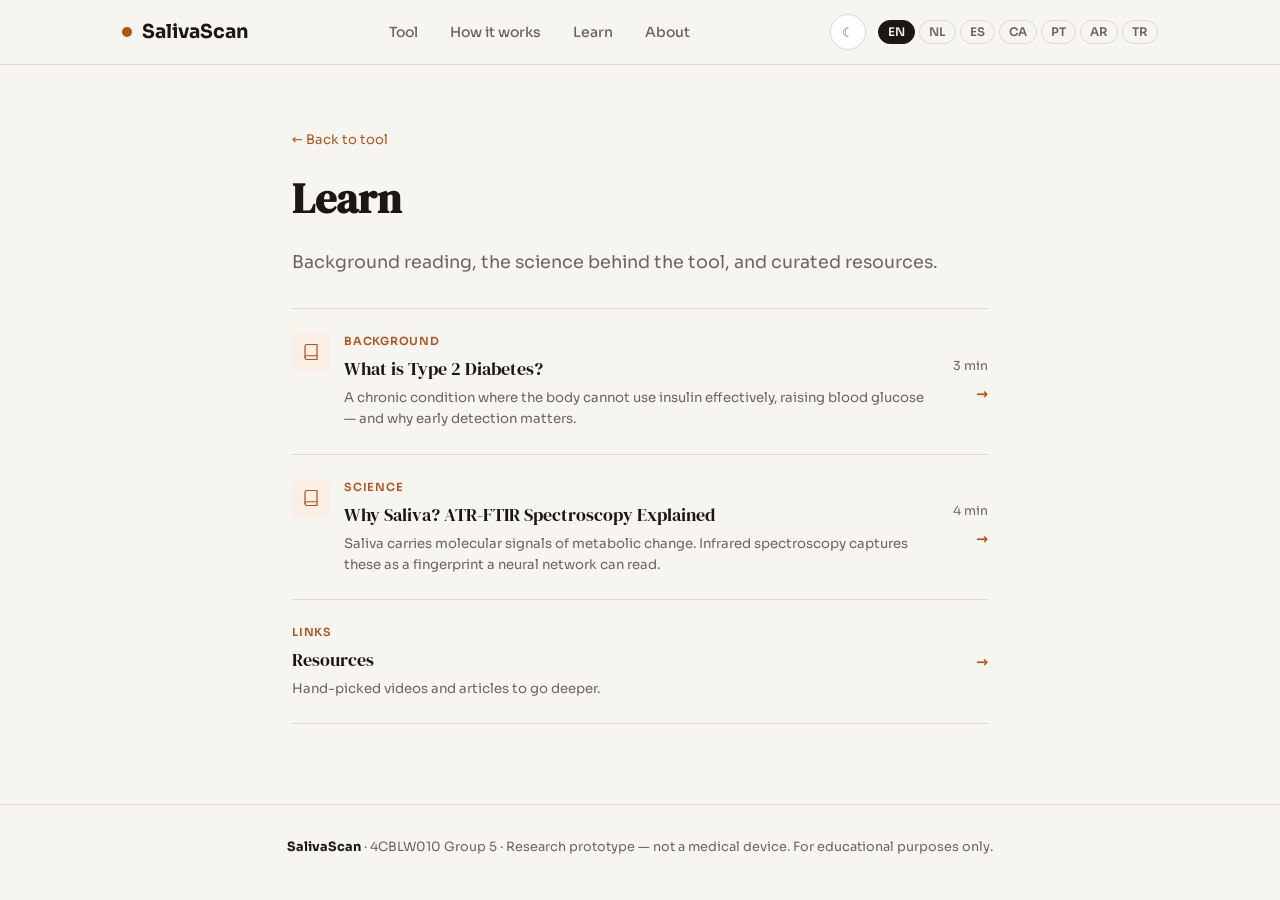
==== commit 0382e3f4: "add catalan" ====
--- a/learn/index.html
+++ b/learn/index.html
@@ -42,6 +42,7 @@
 <script src="../assets/locales/en.js"></script>
 <script src="../assets/locales/nl.js"></script>
 <script src="../assets/locales/es.js"></script>
+<script src="../assets/locales/ca.js"></script>
 <script src="../assets/locales/pt.js"></script>
 <script src="../assets/locales/ar.js"></script>
 <script src="../assets/locales/tr.js"></script>
--- a/assets/css/tokens.css
+++ b/assets/css/tokens.css
@@ -43,8 +43,8 @@
   --surface: #FFFFFF;
   --surface2: #EEF0F4;
   --border: #DDD8D0;
-  --text: #1A1A2E;
-  --text-muted: #6B6878;
+  --text: #1A1714;
+  --text-muted: #6B6560;
 
   --accent-light: #FBEEE4;
   --accent2-light: #ECFDF5;
@@ -56,7 +56,7 @@
   --shadow-lg: 0 8px 48px rgba(26, 26, 46, 0.14);
 
   /* the dark "Learn" band stays dark in light mode */
-  --band: #1A1A2E;
+  --band: #1A1714;
   --band-text: #FFFFFF;
   --band-muted: rgba(255, 255, 255, 0.6);
   --band-card: rgba(255, 255, 255, 0.06);
@@ -65,16 +65,16 @@
 
 /* ---- DARK ----------------------------------------------------------------- */
 [data-theme="dark"] {
-  --bg: #121420;
-  --surface: #1B1E2E;
-  --surface2: #252939;
-  --border: #2F3447;
-  --text: #ECEAF4;
-  --text-muted: #9A98AC;
+  --bg: #141312;
+  --surface: #1E1C1A;
+  --surface2: #282421;
+  --border: #332E2A;
+  --text: #EDEAE4;
+  --text-muted: #978F87;
 
-  --accent: #EF8A4C;
-  --accent-strong: #F4A572;
-  --accent-light: rgba(239, 138, 76, 0.16);
+  --accent: #D97540;
+  --accent-strong: #E8905A;
+  --accent-light: rgba(217, 117, 64, 0.13);
   --accent2: #34D399;
   --accent2-light: rgba(52, 211, 153, 0.14);
   --warn: #FBBF24;
@@ -83,12 +83,12 @@
   --danger: #F87171;
   --danger-light: rgba(248, 113, 113, 0.12);
 
-  --shadow: 0 4px 24px rgba(0, 0, 0, 0.4);
-  --shadow-lg: 0 8px 48px rgba(0, 0, 0, 0.55);
+  --shadow: 0 4px 24px rgba(0, 0, 0, 0.5);
+  --shadow-lg: 0 8px 48px rgba(0, 0, 0, 0.65);
 
-  --band: #0C0E18;
-  --band-text: #ECEAF4;
-  --band-muted: rgba(236, 234, 244, 0.55);
+  --band: #0E0D0B;
+  --band-text: #EDEAE4;
+  --band-muted: rgba(237, 234, 228, 0.55);
   --band-card: rgba(255, 255, 255, 0.04);
   --band-card-border: rgba(255, 255, 255, 0.08);
 }
@@ -96,8 +96,8 @@
 /* avoid a flash of un-themed content before JS runs in dark OS */
 @media (prefers-color-scheme: dark) {
   :root:not([data-theme]) {
-    --bg: #121420; --surface: #1B1E2E; --surface2: #252939;
-    --border: #2F3447; --text: #ECEAF4; --text-muted: #9A98AC;
-    --accent: #EF8A4C;
+    --bg: #141312; --surface: #1E1C1A; --surface2: #282421;
+    --border: #332E2A; --text: #EDEAE4; --text-muted: #978F87;
+    --accent: #D97540;
   }
 }
--- a/assets/css/styles.css
+++ b/assets/css/styles.css
@@ -236,7 +236,8 @@
 a.topic-row:hover { background: var(--surface); margin-inline: calc(-1 * var(--sp-3)); padding-inline: var(--sp-3); border-radius: var(--radius-sm); }
 .topic-num { font-size: 0.78rem; color: var(--text-muted); font-variant-numeric: tabular-nums; padding-top: 3px; }
 .topic-body { min-width: 0; }
-.topic-title { font-family: var(--font-display); font-size: 1.15rem; margin-bottom: 4px; line-height: 1.3; }
+.topic-body { display: flex; flex-direction: column; gap: 5px; min-width: 0; }
+.topic-title { font-family: var(--font-display); font-size: 1.15rem; line-height: 1.3; }
 .topic-desc { font-size: 0.85rem; color: var(--text-muted); line-height: 1.6; }
 .topic-meta { display: flex; flex-direction: column; align-items: flex-end; gap: 6px; padding-top: 3px; flex-shrink: 0; }
 .topic-cat { font-size: 0.7rem; text-transform: uppercase; letter-spacing: 0.07em; color: var(--text-muted); font-weight: 600; }
